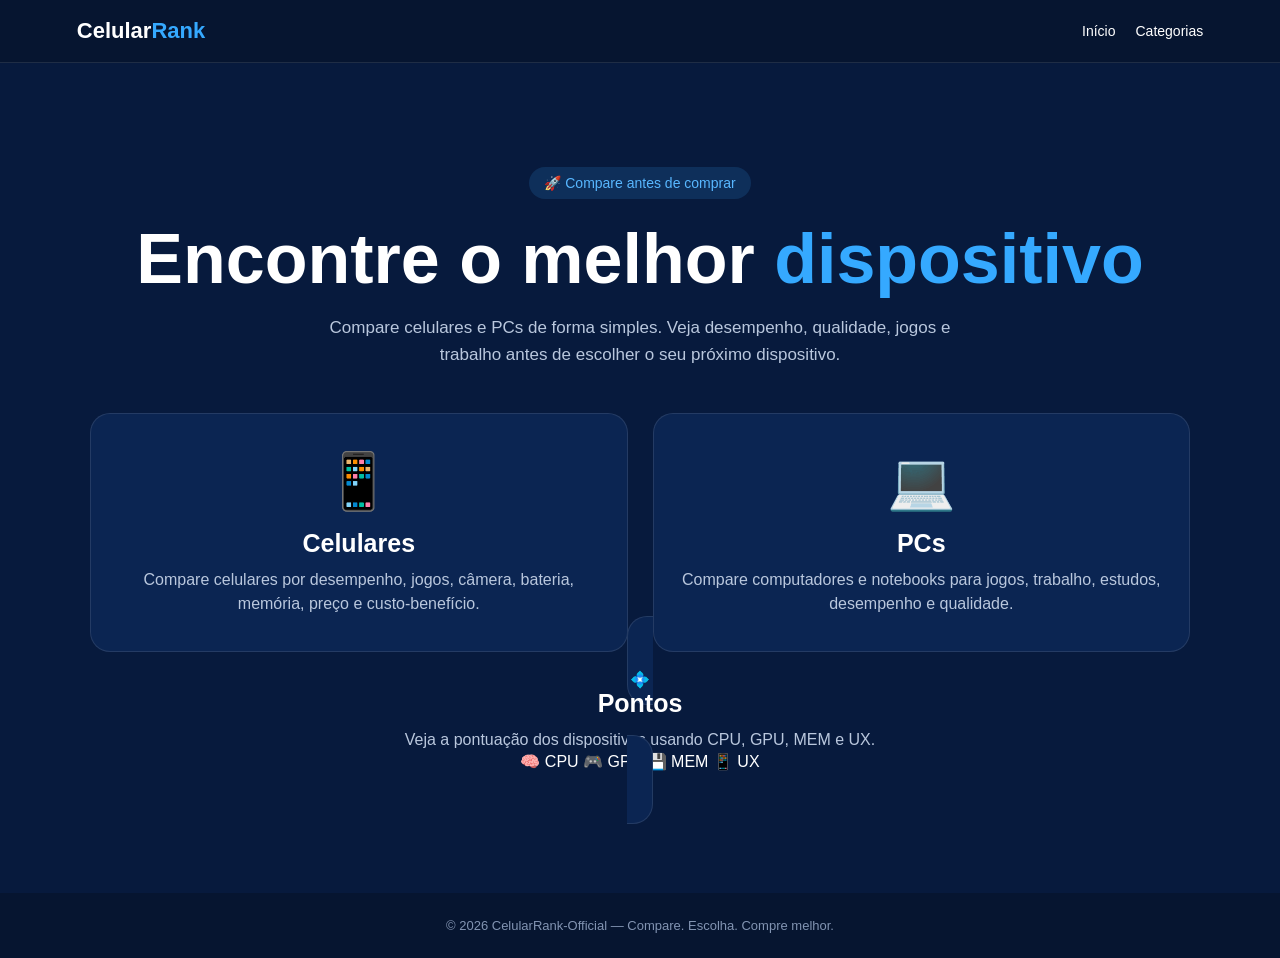
==== index.html @ 97980bb9 "Implement points system section in index.html Added a new section for points system comparison with " ====
<!DOCTYPE html>
<html lang="pt-BR">
<head>
    <meta charset="UTF-8">
    <meta name="viewport" content="width=device-width, initial-scale=1.0">

    <title>CelularRank-Official</title>

    <meta
        name="description"
        content="Compare celulares e PCs por desempenho, qualidade, jogos e trabalho."
    >

    <style>
        * {
            margin: 0;
            padding: 0;
            box-sizing: border-box;
            font-family: Arial, Helvetica, sans-serif;
        }

        body {
            background: #071a3d;
            color: white;
            min-height: 100vh;
        }

        /* CABEÇALHO */
        header {
            width: 100%;
            padding: 18px 6%;
            display: flex;
            align-items: center;
            justify-content: space-between;
            background: #061530;
            border-bottom: 1px solid rgba(255,255,255,0.1);
        }

        .logo {
            font-size: 22px;
            font-weight: bold;
        }

        .logo span {
            color: #35a9ff;
        }

        nav {
            display: flex;
            gap: 20px;
        }

        nav a {
            color: white;
            text-decoration: none;
            font-size: 14px;
        }

        nav a:hover {
            color: #35a9ff;
        }

        /* INÍCIO */
        .inicio {
            min-height: calc(100vh - 70px);
            display: flex;
            align-items: center;
            justify-content: center;
            padding: 50px 20px;
        }

        .conteudo {
            width: 100%;
            max-width: 1100px;
            text-align: center;
        }

        .badge {
            display: inline-block;
            background: rgba(53,169,255,0.15);
            color: #58b7ff;
            padding: 8px 15px;
            border-radius: 30px;
            margin-bottom: 20px;
            font-size: 14px;
        }

        h1 {
            font-size: clamp(38px, 7vw, 70px);
            margin-bottom: 15px;
        }

        h1 span {
            color: #35a9ff;
        }

        .descricao {
            max-width: 650px;
            margin: auto;
            color: #b9c7dd;
            font-size: 17px;
            line-height: 1.6;
        }

        /* CARDS */
        .opcoes {
            display: grid;
            grid-template-columns: repeat(2, 1fr);
            gap: 25px;
            margin-top: 45px;
        }

        .card {
            background: #0b2552;
            border: 1px solid rgba(255,255,255,0.1);
            border-radius: 20px;
            padding: 35px 25px;
            text-decoration: none;
            color: white;
            transition: 0.25s;
        }

        .card:hover {
            transform: translateY(-6px);
            border-color: #35a9ff;
            box-shadow: 0 10px 35px rgba(0,0,0,0.25);
        }

        .icone {
            font-size: 55px;
            margin-bottom: 15px;
        }

        .card h2 {
            margin-bottom: 10px;
            font-size: 25px;
        }

        .card p {
            color: #b9c7dd;
            line-height: 1.5;
        }

        /* CATEGORIAS */
        .categorias {
            margin-top: 45px;
        }

        .categorias h2 {
            margin-bottom: 20px;
        }

        .tags {
            display: flex;
            justify-content: center;
            flex-wrap: wrap;
            gap: 12px;
        }

        .tag {
            background: #0d2e63;
            border: 1px solid rgba(53,169,255,0.25);
            padding: 10px 16px;
            border-radius: 25px;
            color: #dceaff;
            font-size: 14px;
        }

        /* RODAPÉ */
        footer {
            text-align: center;
            padding: 25px;
            color: #8294b2;
            font-size: 13px;
            background: #061530;
        }

        /* CELULAR */
        @media (max-width: 700px) {

            header {
                padding: 16px 20px;
            }

            nav {
                display: none;
            }

            .inicio {
                padding: 40px 18px;
            }

            .opcoes {
                grid-template-columns: 1fr;
            }

            h1 {
                font-size: 42px;
            }

            .descricao {
                font-size: 15px;
            }

            .card {
                padding: 28px 20px;
            }
        }
    </style>
</head>

<body>

    <!-- CABEÇALHO -->
    <header>
        <div class="logo">
            Celular<span>Rank</span>
        </div>

        <nav>
            <a href="#inicio">Início</a>
            <a href="#categorias">Categorias</a>
        </nav>
    </header>


    <!-- TELA INICIAL -->
    <main class="inicio" id="inicio">

        <div class="conteudo">

            <div class="badge">
                🚀 Compare antes de comprar
            </div>

            <h1>
                Encontre o melhor
                <span>dispositivo</span>
            </h1>

            <p class="descricao">
                Compare celulares e PCs de forma simples.
                Veja desempenho, qualidade, jogos e trabalho
                antes de escolher o seu próximo dispositivo.
            </p>


            <!-- CELULAR E PC -->
            <div class="opcoes">

                <a href="celulares.html" class="card">

                    <div class="icone">📱</div>

                    <h2>Celulares</h2>

                    <p>
                        Compare celulares por desempenho,
                        jogos, câmera, bateria, memória,
                        preço e custo-benefício.
                    </p>

                </a>


                <a href="pcs.html" class="card">

                    <div class="icone">💻</div>

                    <h2>PCs</h2>

                    <p>
                        Compare computadores e notebooks
                        para jogos, trabalho, estudos,
                        desempenho e qualidade.
                    </p>

                </a>

            </div>


<!-- 💠 SISTEMA DE PONTOS -->

<section class="sistema-pontos">

    <a href="pontos.html" class="card card-pontos">

        <div class="icone-pontos">💠</div>

        <h2>Pontos</h2>

        <p>
            Veja a pontuação dos dispositivos
            usando CPU, GPU, MEM e UX.
        </p>

        <div class="pontos-mini">

            <span>🧠 CPU</span>
            <span>🎮 GPU</span>
            <span>💾 MEM</span>
            <span>📱 UX</span>

        </div>

    </a>

</section>

        </div>

    </main>


    <!-- RODAPÉ -->
    <footer>
        © 2026 CelularRank-Official — Compare. Escolha. Compre melhor.
    </footer>

</body>
</html>
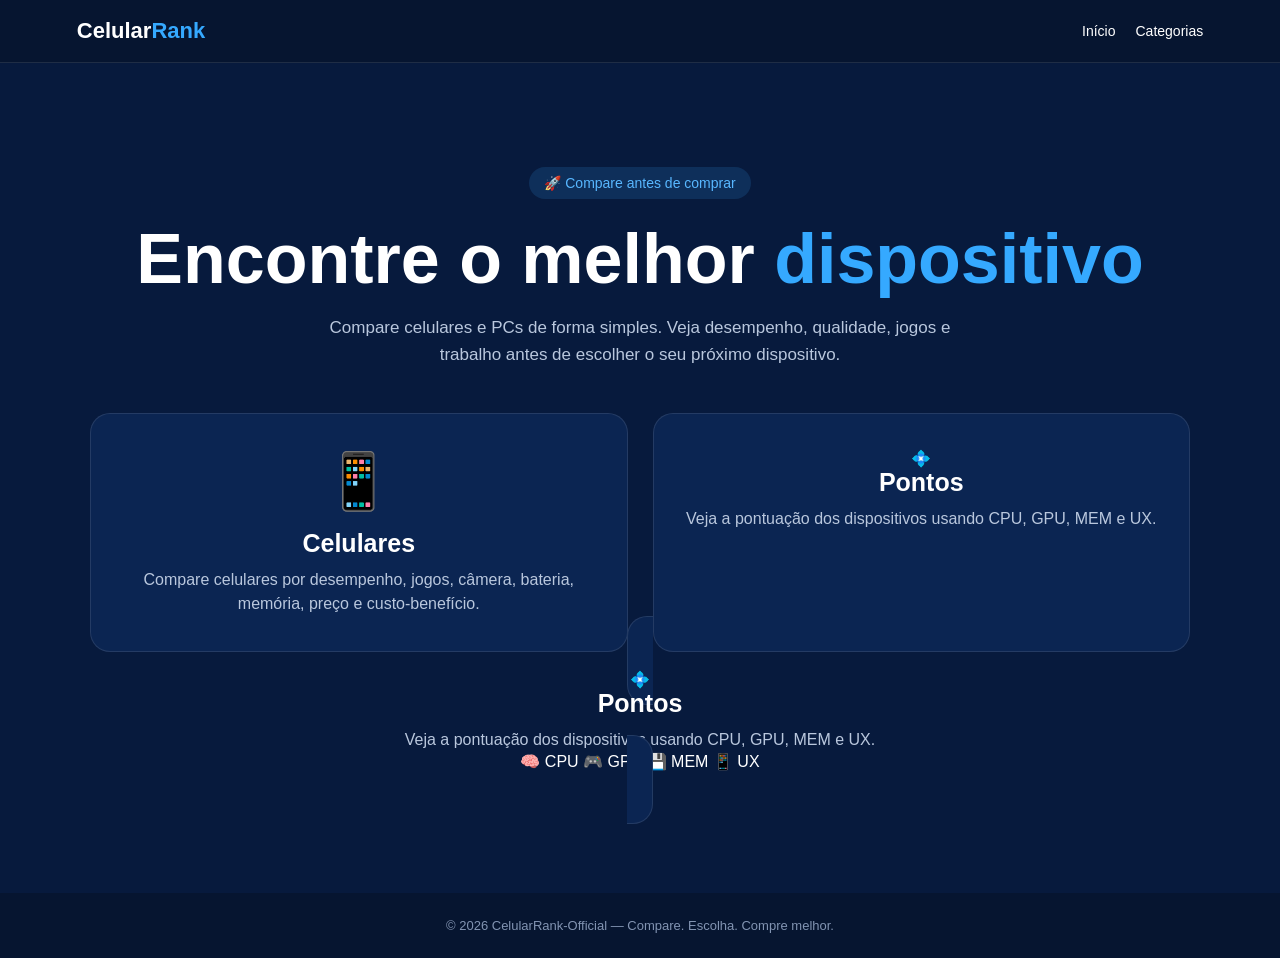
==== commit 00e7ea31: "Update index.html" ====
--- a/index.html
+++ b/index.html
@@ -263,18 +263,15 @@
                 </a>
 
 
-                <a href="pcs.html" class="card">
-
-                    <div class="icone">💻</div>
-
-                    <h2>PCs</h2>
-
-                    <p>
-                        Compare computadores e notebooks
-                        para jogos, trabalho, estudos,
-                        desempenho e qualidade.
-                    </p>
-
+                <a href="pontos.html" class="card">
+    <div class="icon">💠</div>
+
+    <h2>Pontos</h2>
+
+    <p>
+        Veja a pontuação dos dispositivos
+        usando CPU, GPU, MEM e UX.
+    </p>
                 </a>
 
             </div>
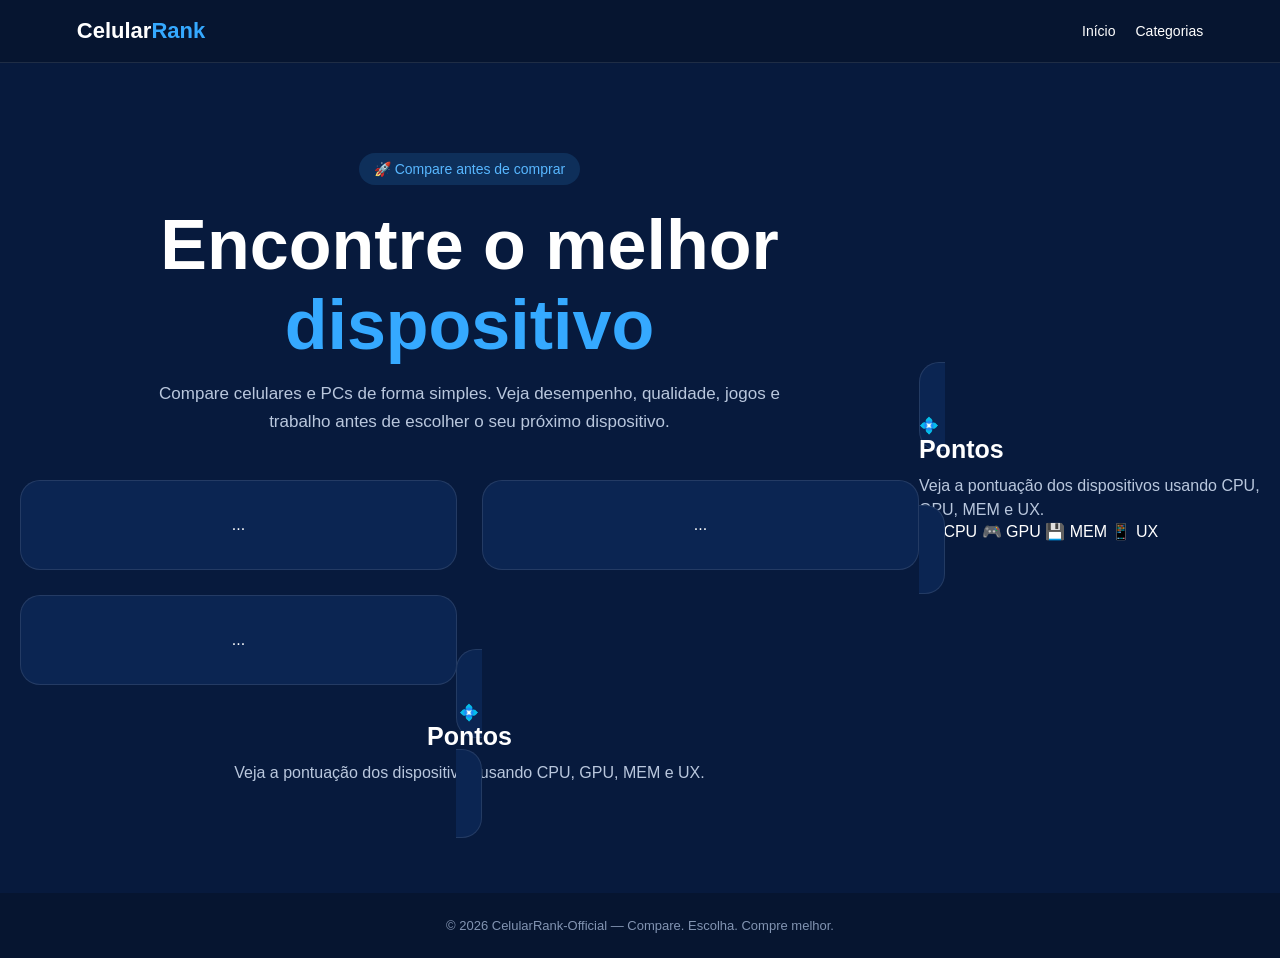
==== commit 4c45458d: "Refactor options section in index.html Updated the HTML structure for options, adding comments and r" ====
--- a/index.html
+++ b/index.html
@@ -245,22 +245,24 @@
             </p>
 
 
-            <!-- CELULAR E PC -->
-            <div class="opcoes">
-
-                <a href="celulares.html" class="card">
-
-                    <div class="icone">📱</div>
-
-                    <h2>Celulares</h2>
-
-                    <p>
-                        Compare celulares por desempenho,
-                        jogos, câmera, bateria, memória,
-                        preço e custo-benefício.
-                    </p>
-
-                </a>
+<div class="opcoes">
+
+    <!-- CELULARES -->
+    <a href="celulares.html" class="card">
+        ...
+    </a>
+
+    <!-- PCS -->
+    <a href="pcs.html" class="card">
+        ...
+    </a>
+
+    <!-- PONTOS -->
+    <a href="pontos.html" class="card">
+        ...
+    </a>
+
+</div>
 
 
                 <a href="pontos.html" class="card">
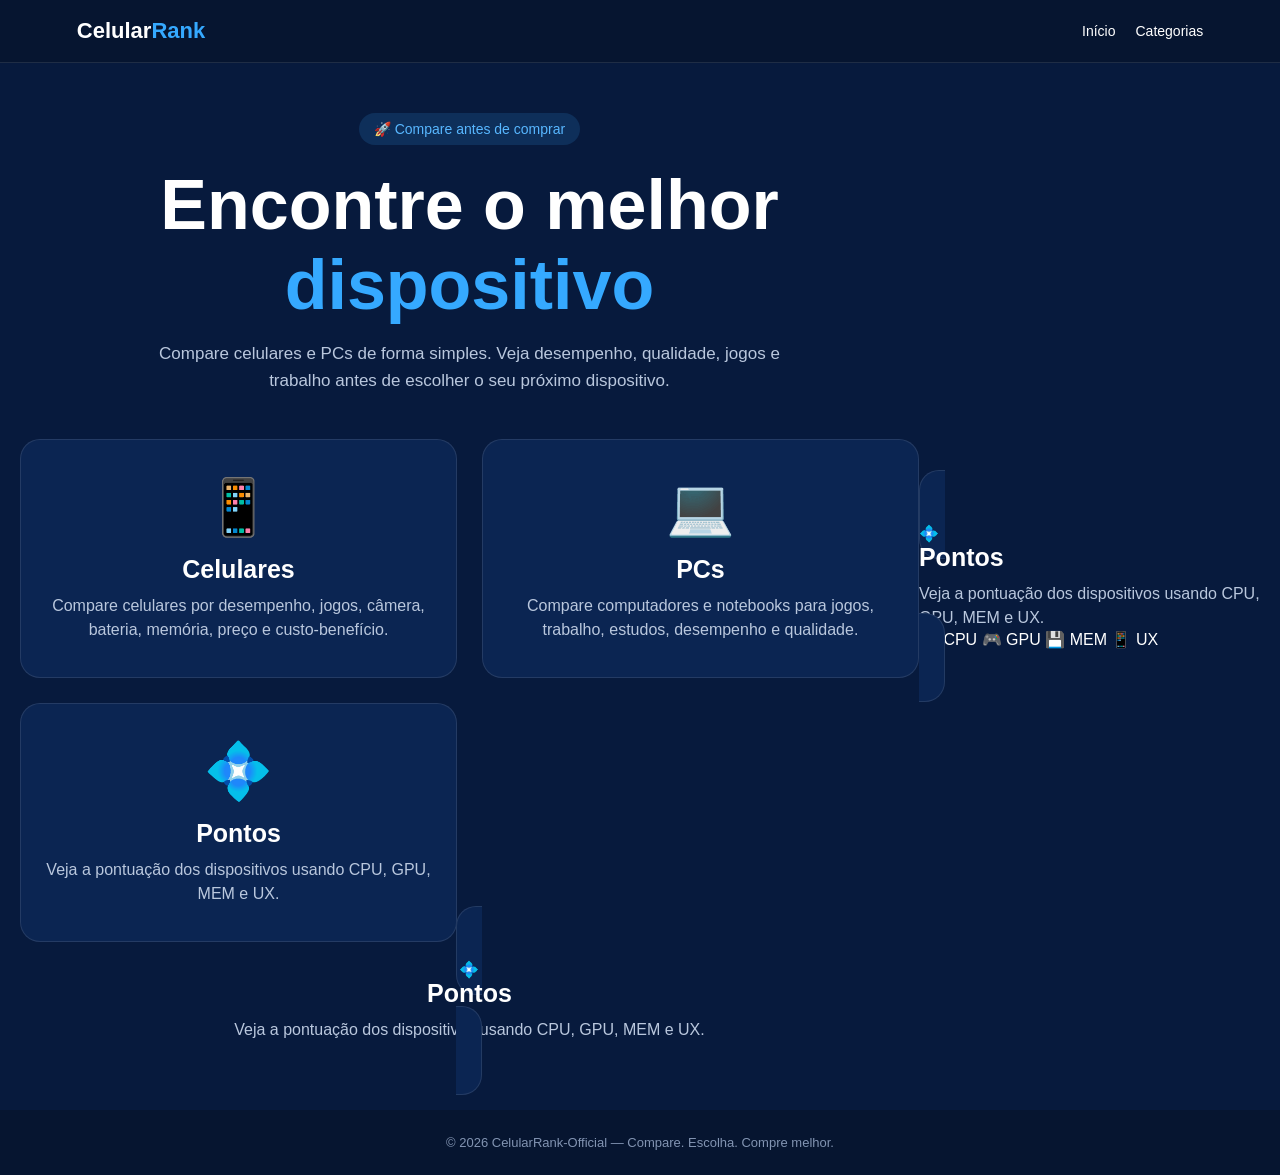
==== commit 7c4371b2: "Enhance device comparison section in index.html" ====
--- a/index.html
+++ b/index.html
@@ -244,26 +244,56 @@
                 antes de escolher o seu próximo dispositivo.
             </p>
 
-
+<!-- CELULAR, PC E PONTOS -->
 <div class="opcoes">
 
     <!-- CELULARES -->
     <a href="celulares.html" class="card">
-        ...
+
+        <div class="icone">📱</div>
+
+        <h2>Celulares</h2>
+
+        <p>
+            Compare celulares por desempenho,
+            jogos, câmera, bateria, memória,
+            preço e custo-benefício.
+        </p>
+
     </a>
+
 
     <!-- PCS -->
     <a href="pcs.html" class="card">
-        ...
+
+        <div class="icone">💻</div>
+
+        <h2>PCs</h2>
+
+        <p>
+            Compare computadores e notebooks
+            para jogos, trabalho, estudos,
+            desempenho e qualidade.
+        </p>
+
     </a>
+
 
     <!-- PONTOS -->
     <a href="pontos.html" class="card">
-        ...
+
+        <div class="icone">💠</div>
+
+        <h2>Pontos</h2>
+
+        <p>
+            Veja a pontuação dos dispositivos
+            usando CPU, GPU, MEM e UX.
+        </p>
+
     </a>
 
 </div>
-
 
                 <a href="pontos.html" class="card">
     <div class="icon">💠</div>
@@ -278,7 +308,6 @@
 
             </div>
 
-
 <!-- 💠 SISTEMA DE PONTOS -->
 
 <section class="sistema-pontos">
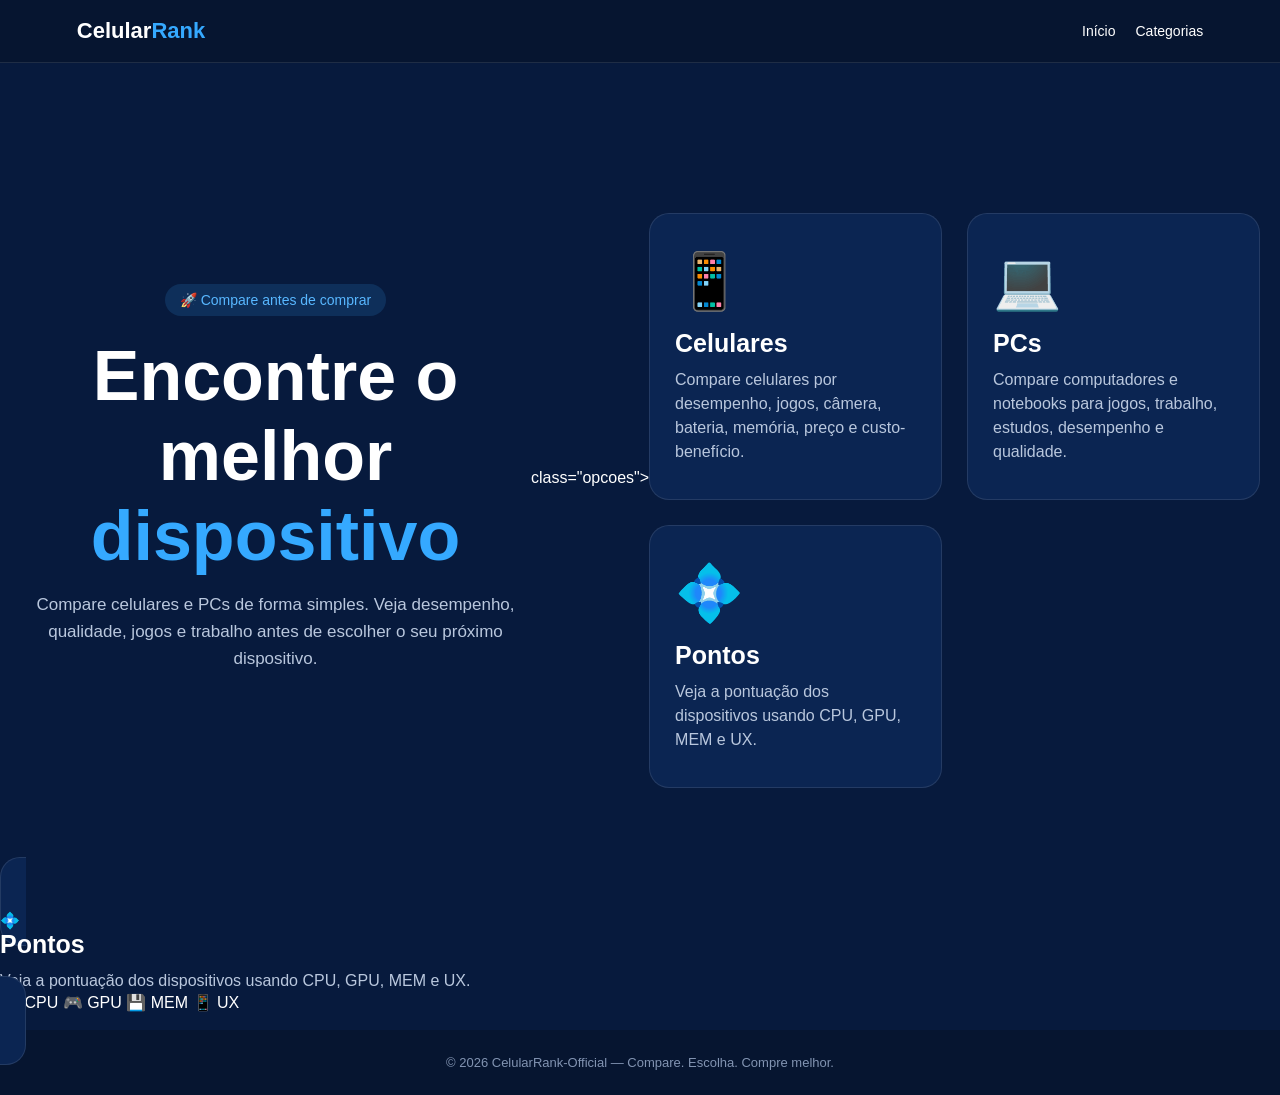
==== commit 263516e3: "Update index.html" ====
--- a/index.html
+++ b/index.html
@@ -245,6 +245,8 @@
             </p>
 
 <!-- CELULAR, PC E PONTOS -->
+        </div> class="opcoes">
+<!-- CELULAR, PC E PONTOS -->
 <div class="opcoes">
 
     <!-- CELULARES -->
@@ -293,20 +295,11 @@
 
     </a>
 
-</div>
-
-                <a href="pontos.html" class="card">
-    <div class="icon">💠</div>
-
-    <h2>Pontos</h2>
-
-    <p>
-        Veja a pontuação dos dispositivos
-        usando CPU, GPU, MEM e UX.
-    </p>
-                </a>
-
-            </div>
+        </div> <!-- fecha .opcoes -->
+
+    </div> <!-- fecha .conteudo -->
+
+    </main>
 
 <!-- 💠 SISTEMA DE PONTOS -->
 
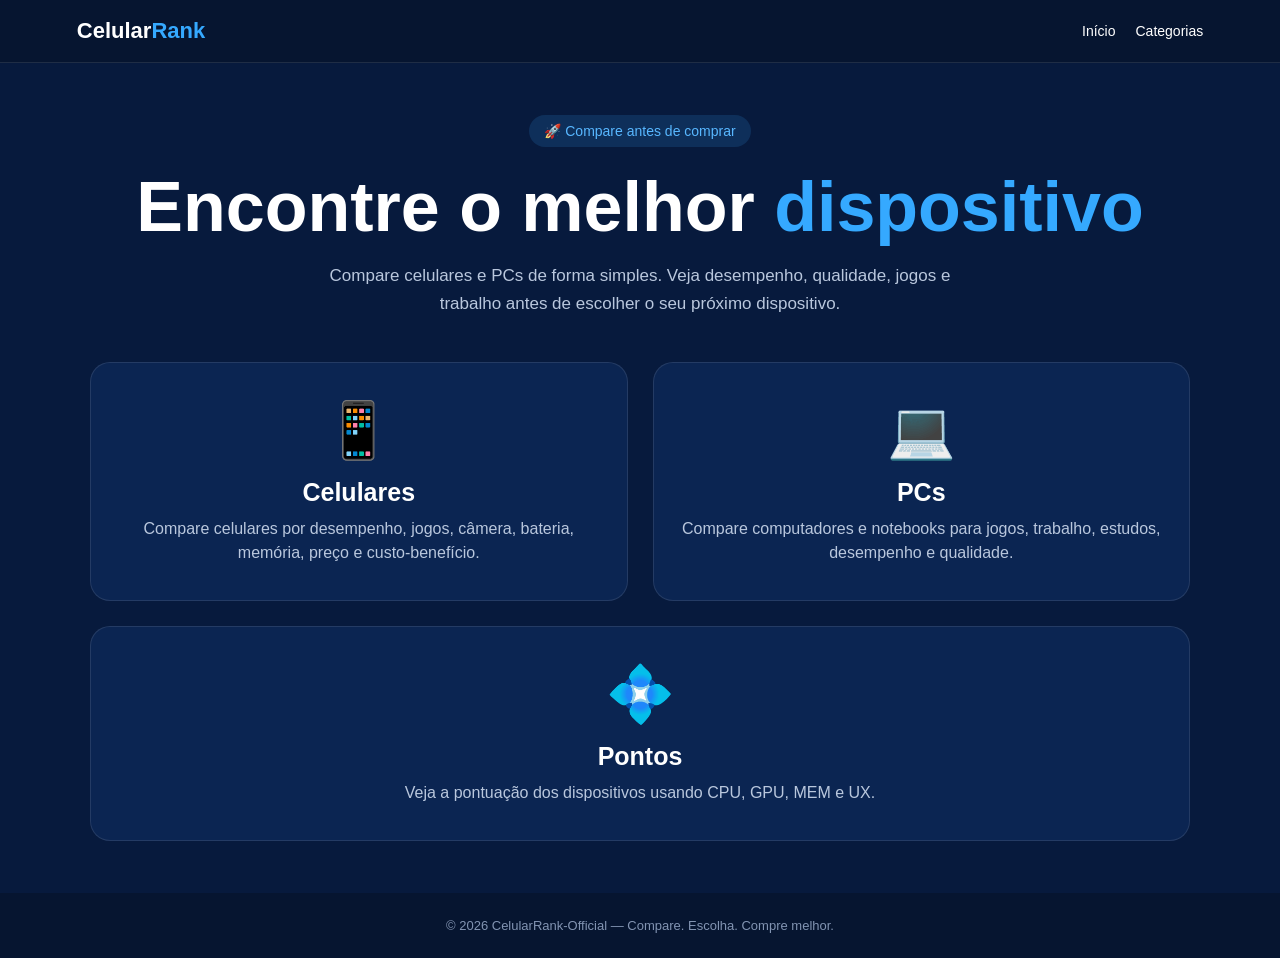
==== commit 2ac99a62: "Refactor HTML structure and formatting" ====
--- a/index.html
+++ b/index.html
@@ -1,8 +1,14 @@
 <!DOCTYPE html>
 <html lang="pt-BR">
+
 <head>
+
     <meta charset="UTF-8">
-    <meta name="viewport" content="width=device-width, initial-scale=1.0">
+
+    <meta
+        name="viewport"
+        content="width=device-width, initial-scale=1.0"
+    >
 
     <title>CelularRank-Official</title>
 
@@ -12,6 +18,7 @@
     >
 
     <style>
+
         * {
             margin: 0;
             padding: 0;
@@ -25,15 +32,23 @@
             min-height: 100vh;
         }
 
-        /* CABEÇALHO */
+
+        /* ================================
+           CABEÇALHO
+        ================================= */
+
         header {
             width: 100%;
             padding: 18px 6%;
+
             display: flex;
             align-items: center;
             justify-content: space-between;
+
             background: #061530;
-            border-bottom: 1px solid rgba(255,255,255,0.1);
+
+            border-bottom:
+                1px solid rgba(255,255,255,0.1);
         }
 
         .logo {
@@ -60,33 +75,59 @@
             color: #35a9ff;
         }
 
-        /* INÍCIO */
+
+        /* ================================
+           TELA INICIAL
+        ================================= */
+
         .inicio {
             min-height: calc(100vh - 70px);
+
             display: flex;
             align-items: center;
             justify-content: center;
+
             padding: 50px 20px;
         }
 
         .conteudo {
             width: 100%;
             max-width: 1100px;
+
             text-align: center;
         }
+
+
+        /* ================================
+           BADGE
+        ================================= */
 
         .badge {
             display: inline-block;
-            background: rgba(53,169,255,0.15);
+
+            background:
+                rgba(53,169,255,0.15);
+
             color: #58b7ff;
+
             padding: 8px 15px;
+
             border-radius: 30px;
+
             margin-bottom: 20px;
+
             font-size: 14px;
         }
 
+
+        /* ================================
+           TÍTULO
+        ================================= */
+
         h1 {
-            font-size: clamp(38px, 7vw, 70px);
+            font-size:
+                clamp(38px, 7vw, 70px);
+
             margin-bottom: 15px;
         }
 
@@ -96,248 +137,399 @@
 
         .descricao {
             max-width: 650px;
+
             margin: auto;
+
             color: #b9c7dd;
+
             font-size: 17px;
+
             line-height: 1.6;
         }
 
-        /* CARDS */
+
+        /* ================================
+           CARDS
+        ================================= */
+
         .opcoes {
+
+            width: 100%;
+
             display: grid;
-            grid-template-columns: repeat(2, 1fr);
+
+            grid-template-columns:
+                repeat(2, 1fr);
+
             gap: 25px;
+
             margin-top: 45px;
         }
 
+
         .card {
+
+            display: block;
+
             background: #0b2552;
-            border: 1px solid rgba(255,255,255,0.1);
+
+            border:
+                1px solid rgba(255,255,255,0.1);
+
             border-radius: 20px;
+
             padding: 35px 25px;
+
             text-decoration: none;
+
             color: white;
+
             transition: 0.25s;
         }
 
+
         .card:hover {
-            transform: translateY(-6px);
-            border-color: #35a9ff;
-            box-shadow: 0 10px 35px rgba(0,0,0,0.25);
-        }
+
+            transform:
+                translateY(-6px);
+
+            border-color:
+                #35a9ff;
+
+            box-shadow:
+                0 10px 35px
+                rgba(0,0,0,0.25);
+        }
+
 
         .icone {
+
             font-size: 55px;
+
             margin-bottom: 15px;
         }
 
+
         .card h2 {
+
             margin-bottom: 10px;
+
             font-size: 25px;
         }
 
+
         .card p {
+
             color: #b9c7dd;
+
             line-height: 1.5;
         }
 
-        /* CATEGORIAS */
-        .categorias {
-            margin-top: 45px;
-        }
-
-        .categorias h2 {
-            margin-bottom: 20px;
-        }
-
-        .tags {
-            display: flex;
-            justify-content: center;
-            flex-wrap: wrap;
-            gap: 12px;
-        }
-
-        .tag {
-            background: #0d2e63;
-            border: 1px solid rgba(53,169,255,0.25);
-            padding: 10px 16px;
-            border-radius: 25px;
-            color: #dceaff;
-            font-size: 14px;
-        }
-
-        /* RODAPÉ */
+
+        /* ================================
+           PONTOS
+        ================================= */
+
+        .card-pontos {
+
+            grid-column:
+                1 / -1;
+        }
+
+
+        /* ================================
+           RODAPÉ
+        ================================= */
+
         footer {
+
             text-align: center;
+
             padding: 25px;
+
             color: #8294b2;
+
             font-size: 13px;
+
             background: #061530;
         }
 
-        /* CELULAR */
+
+        /* ================================
+           CELULAR
+        ================================= */
+
         @media (max-width: 700px) {
 
             header {
-                padding: 16px 20px;
-            }
+
+                padding:
+                    16px 20px;
+            }
+
 
             nav {
+
                 display: none;
             }
 
+
             .inicio {
-                padding: 40px 18px;
-            }
+
+                padding:
+                    40px 18px;
+            }
+
 
             .opcoes {
-                grid-template-columns: 1fr;
-            }
+
+                grid-template-columns:
+                    1fr;
+
+                gap: 20px;
+            }
+
+
+            .card-pontos {
+
+                grid-column:
+                    auto;
+            }
+
 
             h1 {
+
                 font-size: 42px;
             }
 
+
             .descricao {
+
                 font-size: 15px;
             }
 
+
             .card {
-                padding: 28px 20px;
-            }
-        }
+
+                padding:
+                    28px 20px;
+            }
+
+        }
+
     </style>
+
 </head>
 
+
 <body>
 
-    <!-- CABEÇALHO -->
+
+    <!-- ================================
+         CABEÇALHO
+    ================================= -->
+
     <header>
+
         <div class="logo">
+
             Celular<span>Rank</span>
+
         </div>
 
+
         <nav>
-            <a href="#inicio">Início</a>
-            <a href="#categorias">Categorias</a>
+
+            <a href="#inicio">
+                Início
+            </a>
+
+            <a href="#categorias">
+                Categorias
+            </a>
+
         </nav>
+
     </header>
 
 
-    <!-- TELA INICIAL -->
-    <main class="inicio" id="inicio">
+
+    <!-- ================================
+         TELA INICIAL
+    ================================= -->
+
+    <main
+        class="inicio"
+        id="inicio"
+    >
 
         <div class="conteudo">
 
+
+            <!-- BADGE -->
+
             <div class="badge">
+
                 🚀 Compare antes de comprar
+
             </div>
 
+
+
+            <!-- TÍTULO -->
+
             <h1>
+
                 Encontre o melhor
-                <span>dispositivo</span>
+
+                <span>
+                    dispositivo
+                </span>
+
             </h1>
 
+
+
+            <!-- DESCRIÇÃO -->
+
             <p class="descricao">
-                Compare celulares e PCs de forma simples.
-                Veja desempenho, qualidade, jogos e trabalho
-                antes de escolher o seu próximo dispositivo.
+
+                Compare celulares e PCs
+                de forma simples.
+
+                Veja desempenho,
+                qualidade, jogos e trabalho
+                antes de escolher o seu
+                próximo dispositivo.
+
             </p>
 
-<!-- CELULAR, PC E PONTOS -->
-        </div> class="opcoes">
-<!-- CELULAR, PC E PONTOS -->
-<div class="opcoes">
-
-    <!-- CELULARES -->
-    <a href="celulares.html" class="card">
-
-        <div class="icone">📱</div>
-
-        <h2>Celulares</h2>
-
-        <p>
-            Compare celulares por desempenho,
-            jogos, câmera, bateria, memória,
-            preço e custo-benefício.
-        </p>
-
-    </a>
-
-
-    <!-- PCS -->
-    <a href="pcs.html" class="card">
-
-        <div class="icone">💻</div>
-
-        <h2>PCs</h2>
-
-        <p>
-            Compare computadores e notebooks
-            para jogos, trabalho, estudos,
-            desempenho e qualidade.
-        </p>
-
-    </a>
-
-
-    <!-- PONTOS -->
-    <a href="pontos.html" class="card">
-
-        <div class="icone">💠</div>
-
-        <h2>Pontos</h2>
-
-        <p>
-            Veja a pontuação dos dispositivos
-            usando CPU, GPU, MEM e UX.
-        </p>
-
-    </a>
-
-        </div> <!-- fecha .opcoes -->
-
-    </div> <!-- fecha .conteudo -->
+
+
+            <!-- ================================
+                 CELULAR, PC E PONTOS
+            ================================= -->
+
+            <div class="opcoes">
+
+
+                <!-- ==========================
+                     CELULARES
+                =========================== -->
+
+                <a
+                    href="celulares.html"
+                    class="card"
+                >
+
+                    <div class="icone">
+                        📱
+                    </div>
+
+
+                    <h2>
+                        Celulares
+                    </h2>
+
+
+                    <p>
+
+                        Compare celulares
+                        por desempenho,
+                        jogos, câmera,
+                        bateria, memória,
+                        preço e
+                        custo-benefício.
+
+                    </p>
+
+                </a>
+
+
+
+                <!-- ==========================
+                     PCS
+                =========================== -->
+
+                <a
+                    href="pcs.html"
+                    class="card"
+                >
+
+                    <div class="icone">
+                        💻
+                    </div>
+
+
+                    <h2>
+                        PCs
+                    </h2>
+
+
+                    <p>
+
+                        Compare computadores
+                        e notebooks para jogos,
+                        trabalho, estudos,
+                        desempenho e qualidade.
+
+                    </p>
+
+                </a>
+
+
+
+                <!-- ==========================
+                     PONTOS
+                =========================== -->
+
+                <a
+                    href="pontos.html"
+                    class="card card-pontos"
+                >
+
+                    <div class="icone">
+                        💠
+                    </div>
+
+
+                    <h2>
+                        Pontos
+                    </h2>
+
+
+                    <p>
+
+                        Veja a pontuação
+                        dos dispositivos
+                        usando CPU, GPU,
+                        MEM e UX.
+
+                    </p>
+
+                </a>
+
+
+            </div>
+
+        </div>
 
     </main>
 
-<!-- 💠 SISTEMA DE PONTOS -->
-
-<section class="sistema-pontos">
-
-    <a href="pontos.html" class="card card-pontos">
-
-        <div class="icone-pontos">💠</div>
-
-        <h2>Pontos</h2>
-
-        <p>
-            Veja a pontuação dos dispositivos
-            usando CPU, GPU, MEM e UX.
-        </p>
-
-        <div class="pontos-mini">
-
-            <span>🧠 CPU</span>
-            <span>🎮 GPU</span>
-            <span>💾 MEM</span>
-            <span>📱 UX</span>
-
-        </div>
-
-    </a>
-
-</section>
-
-        </div>
-
-    </main>
-
-
-    <!-- RODAPÉ -->
+
+
+    <!-- ================================
+         RODAPÉ
+    ================================= -->
+
     <footer>
-        © 2026 CelularRank-Official — Compare. Escolha. Compre melhor.
+
+        © 2026 CelularRank-Official
+        — Compare. Escolha. Compre melhor.
+
     </footer>
 
+
 </body>
+
 </html>
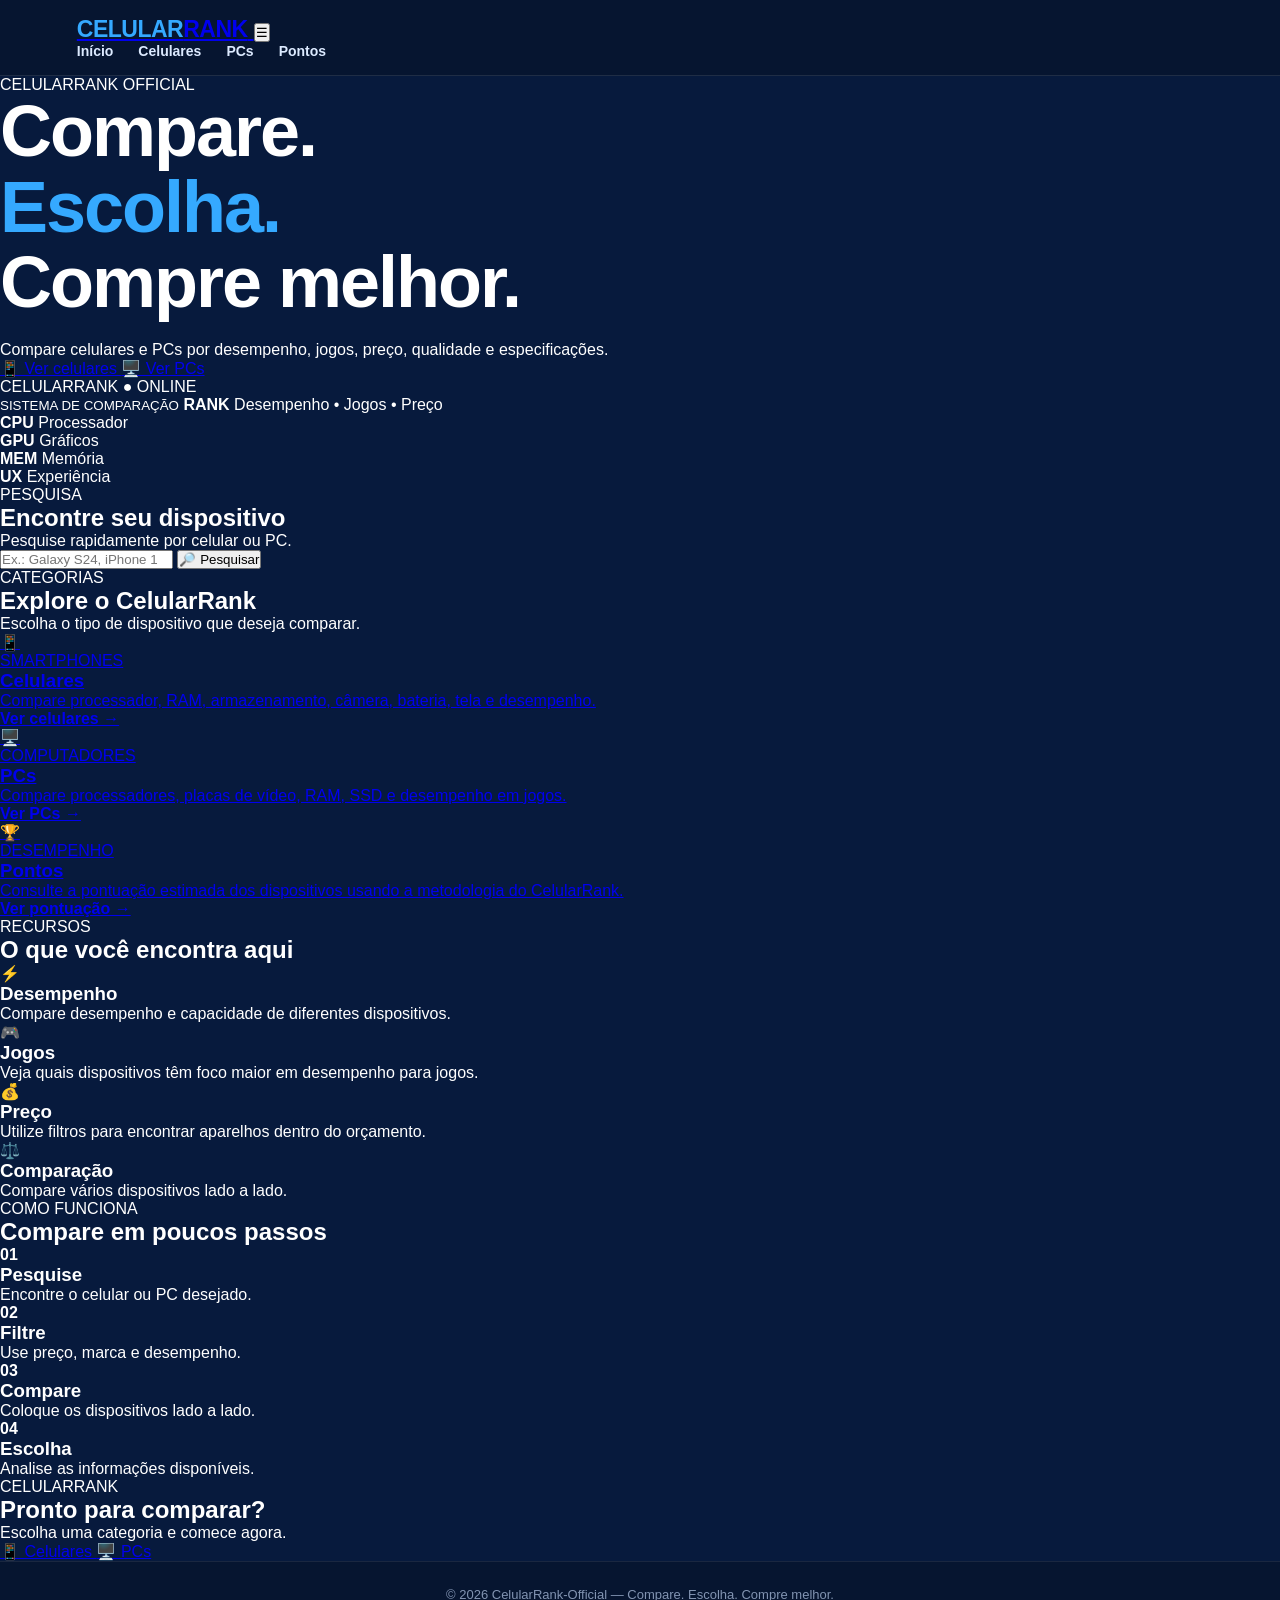
==== commit 56326062: "Update index.html" ====
--- a/index.html
+++ b/index.html
@@ -1,535 +1,393 @@
 <!DOCTYPE html>
 <html lang="pt-BR">
-
 <head>
-
     <meta charset="UTF-8">
-
-    <meta
-        name="viewport"
-        content="width=device-width, initial-scale=1.0"
-    >
-
-    <title>CelularRank-Official</title>
-
-    <meta
-        name="description"
-        content="Compare celulares e PCs por desempenho, qualidade, jogos e trabalho."
-    >
-
-    <style>
-
-        * {
-            margin: 0;
-            padding: 0;
-            box-sizing: border-box;
-            font-family: Arial, Helvetica, sans-serif;
-        }
-
-        body {
-            background: #071a3d;
-            color: white;
-            min-height: 100vh;
-        }
-
-
-        /* ================================
-           CABEÇALHO
-        ================================= */
-
-        header {
-            width: 100%;
-            padding: 18px 6%;
-
-            display: flex;
-            align-items: center;
-            justify-content: space-between;
-
-            background: #061530;
-
-            border-bottom:
-                1px solid rgba(255,255,255,0.1);
-        }
-
-        .logo {
-            font-size: 22px;
-            font-weight: bold;
-        }
-
-        .logo span {
-            color: #35a9ff;
-        }
-
-        nav {
-            display: flex;
-            gap: 20px;
-        }
-
-        nav a {
-            color: white;
-            text-decoration: none;
-            font-size: 14px;
-        }
-
-        nav a:hover {
-            color: #35a9ff;
-        }
-
-
-        /* ================================
-           TELA INICIAL
-        ================================= */
-
-        .inicio {
-            min-height: calc(100vh - 70px);
-
-            display: flex;
-            align-items: center;
-            justify-content: center;
-
-            padding: 50px 20px;
-        }
-
-        .conteudo {
-            width: 100%;
-            max-width: 1100px;
-
-            text-align: center;
-        }
-
-
-        /* ================================
-           BADGE
-        ================================= */
-
-        .badge {
-            display: inline-block;
-
-            background:
-                rgba(53,169,255,0.15);
-
-            color: #58b7ff;
-
-            padding: 8px 15px;
-
-            border-radius: 30px;
-
-            margin-bottom: 20px;
-
-            font-size: 14px;
-        }
-
-
-        /* ================================
-           TÍTULO
-        ================================= */
-
-        h1 {
-            font-size:
-                clamp(38px, 7vw, 70px);
-
-            margin-bottom: 15px;
-        }
-
-        h1 span {
-            color: #35a9ff;
-        }
-
-        .descricao {
-            max-width: 650px;
-
-            margin: auto;
-
-            color: #b9c7dd;
-
-            font-size: 17px;
-
-            line-height: 1.6;
-        }
-
-
-        /* ================================
-           CARDS
-        ================================= */
-
-        .opcoes {
-
-            width: 100%;
-
-            display: grid;
-
-            grid-template-columns:
-                repeat(2, 1fr);
-
-            gap: 25px;
-
-            margin-top: 45px;
-        }
-
-
-        .card {
-
-            display: block;
-
-            background: #0b2552;
-
-            border:
-                1px solid rgba(255,255,255,0.1);
-
-            border-radius: 20px;
-
-            padding: 35px 25px;
-
-            text-decoration: none;
-
-            color: white;
-
-            transition: 0.25s;
-        }
-
-
-        .card:hover {
-
-            transform:
-                translateY(-6px);
-
-            border-color:
-                #35a9ff;
-
-            box-shadow:
-                0 10px 35px
-                rgba(0,0,0,0.25);
-        }
-
-
-        .icone {
-
-            font-size: 55px;
-
-            margin-bottom: 15px;
-        }
-
-
-        .card h2 {
-
-            margin-bottom: 10px;
-
-            font-size: 25px;
-        }
-
-
-        .card p {
-
-            color: #b9c7dd;
-
-            line-height: 1.5;
-        }
-
-
-        /* ================================
-           PONTOS
-        ================================= */
-
-        .card-pontos {
-
-            grid-column:
-                1 / -1;
-        }
-
-
-        /* ================================
-           RODAPÉ
-        ================================= */
-
-        footer {
-
-            text-align: center;
-
-            padding: 25px;
-
-            color: #8294b2;
-
-            font-size: 13px;
-
-            background: #061530;
-        }
-
-
-        /* ================================
-           CELULAR
-        ================================= */
-
-        @media (max-width: 700px) {
-
-            header {
-
-                padding:
-                    16px 20px;
-            }
-
-
-            nav {
-
-                display: none;
-            }
-
-
-            .inicio {
-
-                padding:
-                    40px 18px;
-            }
-
-
-            .opcoes {
-
-                grid-template-columns:
-                    1fr;
-
-                gap: 20px;
-            }
-
-
-            .card-pontos {
-
-                grid-column:
-                    auto;
-            }
-
-
-            h1 {
-
-                font-size: 42px;
-            }
-
-
-            .descricao {
-
-                font-size: 15px;
-            }
-
-
-            .card {
-
-                padding:
-                    28px 20px;
-            }
-
-        }
-
-    </style>
-
+    <meta name="viewport" content="width=device-width, initial-scale=1.0">
+
+    <title>CelularRank - Celulares e PCs</title>
+
+    <meta name="description" content="CelularRank - Compare celulares e PCs por desempenho, jogos, preço, qualidade e especificações.">
+
+    <link rel="stylesheet" href="style.css">
 </head>
 
-
 <body>
 
-
-    <!-- ================================
-         CABEÇALHO
-    ================================= -->
-
-    <header>
-
-        <div class="logo">
-
-            Celular<span>Rank</span>
-
-        </div>
-
-
-        <nav>
-
-            <a href="#inicio">
-                Início
+<header class="site-header">
+    <div class="container header-content">
+
+        <a href="index.html" class="logo">
+            <span>CELULAR</span><strong>RANK</strong>
+        </a>
+
+        <button class="menu-toggle" id="menuToggle" aria-label="Abrir menu">
+            ☰
+        </button>
+
+        <nav class="main-nav" id="mainNav">
+            <a href="index.html" class="active">Início</a>
+            <a href="celulares.html">Celulares</a>
+            <a href="pcs.html">PCs</a>
+            <a href="pontos.html">Pontos</a>
+        </nav>
+
+    </div>
+</header>
+
+<main>
+
+    <section class="hero">
+        <div class="container hero-grid">
+
+            <div class="hero-text">
+
+                <span class="eyebrow">CELULARRANK OFFICIAL</span>
+
+                <h1>
+                    Compare.<br>
+                    <span>Escolha.</span><br>
+                    Compre melhor.
+                </h1>
+
+                <p>
+                    Compare celulares e PCs por desempenho,
+                    jogos, preço, qualidade e especificações.
+                </p>
+
+                <div class="hero-buttons">
+                    <a href="celulares.html" class="btn primary">
+                        📱 Ver celulares
+                    </a>
+
+                    <a href="pcs.html" class="btn secondary">
+                        🖥️ Ver PCs
+                    </a>
+                </div>
+
+            </div>
+
+            <div class="hero-panel">
+
+                <div class="hero-panel-top">
+                    <span>CELULARRANK</span>
+                    <span class="online-dot">● ONLINE</span>
+                </div>
+
+                <div class="hero-rank">
+                    <small>SISTEMA DE COMPARAÇÃO</small>
+                    <strong>RANK</strong>
+                    <span>Desempenho • Jogos • Preço</span>
+                </div>
+
+                <div class="hero-stats">
+                    <div>
+                        <strong>CPU</strong>
+                        <span>Processador</span>
+                    </div>
+
+                    <div>
+                        <strong>GPU</strong>
+                        <span>Gráficos</span>
+                    </div>
+
+                    <div>
+                        <strong>MEM</strong>
+                        <span>Memória</span>
+                    </div>
+
+                    <div>
+                        <strong>UX</strong>
+                        <span>Experiência</span>
+                    </div>
+                </div>
+
+            </div>
+
+        </div>
+    </section>
+
+
+    <section class="section">
+        <div class="container">
+
+            <div class="section-heading">
+                <span class="eyebrow">PESQUISA</span>
+
+                <h2>Encontre seu dispositivo</h2>
+
+                <p>
+                    Pesquise rapidamente por celular ou PC.
+                </p>
+            </div>
+
+            <div class="home-search">
+
+                <input
+                    type="search"
+                    id="homeSearch"
+                    class="input"
+                    placeholder="Ex.: Galaxy S24, iPhone 15, Ryzen 5..."
+                >
+
+                <button id="homeSearchButton" class="btn primary">
+                    🔎 Pesquisar
+                </button>
+
+            </div>
+
+            <div id="homeSearchResults" class="home-search-results"></div>
+
+        </div>
+    </section>
+
+
+    <section class="section">
+        <div class="container">
+
+            <div class="section-heading">
+                <span class="eyebrow">CATEGORIAS</span>
+
+                <h2>Explore o CelularRank</h2>
+
+                <p>
+                    Escolha o tipo de dispositivo que deseja comparar.
+                </p>
+            </div>
+
+            <div class="category-grid">
+
+                <a href="celulares.html" class="category-card">
+
+                    <div class="category-icon">📱</div>
+
+                    <span>SMARTPHONES</span>
+
+                    <h3>Celulares</h3>
+
+                    <p>
+                        Compare processador, RAM, armazenamento,
+                        câmera, bateria, tela e desempenho.
+                    </p>
+
+                    <b>Ver celulares →</b>
+
+                </a>
+
+
+                <a href="pcs.html" class="category-card">
+
+                    <div class="category-icon">🖥️</div>
+
+                    <span>COMPUTADORES</span>
+
+                    <h3>PCs</h3>
+
+                    <p>
+                        Compare processadores, placas de vídeo,
+                        RAM, SSD e desempenho em jogos.
+                    </p>
+
+                    <b>Ver PCs →</b>
+
+                </a>
+
+
+                <a href="pontos.html" class="category-card">
+
+                    <div class="category-icon">🏆</div>
+
+                    <span>DESEMPENHO</span>
+
+                    <h3>Pontos</h3>
+
+                    <p>
+                        Consulte a pontuação estimada dos dispositivos
+                        usando a metodologia do CelularRank.
+                    </p>
+
+                    <b>Ver pontuação →</b>
+
+                </a>
+
+            </div>
+
+        </div>
+    </section>
+
+
+    <section class="section section-alt">
+
+        <div class="container">
+
+            <div class="section-heading">
+                <span class="eyebrow">RECURSOS</span>
+
+                <h2>O que você encontra aqui</h2>
+            </div>
+
+            <div class="feature-grid">
+
+                <article class="feature-card">
+                    <div>⚡</div>
+                    <h3>Desempenho</h3>
+                    <p>
+                        Compare desempenho e capacidade
+                        de diferentes dispositivos.
+                    </p>
+                </article>
+
+                <article class="feature-card">
+                    <div>🎮</div>
+                    <h3>Jogos</h3>
+                    <p>
+                        Veja quais dispositivos têm foco
+                        maior em desempenho para jogos.
+                    </p>
+                </article>
+
+                <article class="feature-card">
+                    <div>💰</div>
+                    <h3>Preço</h3>
+                    <p>
+                        Utilize filtros para encontrar
+                        aparelhos dentro do orçamento.
+                    </p>
+                </article>
+
+                <article class="feature-card">
+                    <div>⚖️</div>
+                    <h3>Comparação</h3>
+                    <p>
+                        Compare vários dispositivos
+                        lado a lado.
+                    </p>
+                </article>
+
+            </div>
+
+        </div>
+
+    </section>
+
+
+    <section class="section">
+
+        <div class="container">
+
+            <div class="section-heading">
+                <span class="eyebrow">COMO FUNCIONA</span>
+
+                <h2>Compare em poucos passos</h2>
+            </div>
+
+            <div class="steps">
+
+                <div class="step">
+                    <strong>01</strong>
+                    <h3>Pesquise</h3>
+                    <p>
+                        Encontre o celular ou PC desejado.
+                    </p>
+                </div>
+
+                <div class="step">
+                    <strong>02</strong>
+                    <h3>Filtre</h3>
+                    <p>
+                        Use preço, marca e desempenho.
+                    </p>
+                </div>
+
+                <div class="step">
+                    <strong>03</strong>
+                    <h3>Compare</h3>
+                    <p>
+                        Coloque os dispositivos lado a lado.
+                    </p>
+                </div>
+
+                <div class="step">
+                    <strong>04</strong>
+                    <h3>Escolha</h3>
+                    <p>
+                        Analise as informações disponíveis.
+                    </p>
+                </div>
+
+            </div>
+
+        </div>
+
+    </section>
+
+
+    <section class="section">
+
+        <div class="container">
+
+            <div class="cta-box">
+
+                <div>
+                    <span class="eyebrow">CELULARRANK</span>
+
+                    <h2>Pronto para comparar?</h2>
+
+                    <p>
+                        Escolha uma categoria e comece agora.
+                    </p>
+                </div>
+
+                <div class="hero-buttons">
+                    <a href="celulares.html" class="btn primary">
+                        📱 Celulares
+                    </a>
+
+                    <a href="pcs.html" class="btn secondary">
+                        🖥️ PCs
+                    </a>
+                </div>
+
+            </div>
+
+        </div>
+
+    </section>
+
+</main>
+
+
+<footer class="site-footer">
+
+    <div class="container footer-content">
+
+        <div>
+            <a href="index.html" class="logo">
+                <span>CELULAR</span><strong>RANK</strong>
             </a>
 
-            <a href="#categorias">
-                Categorias
-            </a>
-
-        </nav>
-
-    </header>
-
-
-
-    <!-- ================================
-         TELA INICIAL
-    ================================= -->
-
-    <main
-        class="inicio"
-        id="inicio"
-    >
-
-        <div class="conteudo">
-
-
-            <!-- BADGE -->
-
-            <div class="badge">
-
-                🚀 Compare antes de comprar
-
-            </div>
-
-
-
-            <!-- TÍTULO -->
-
-            <h1>
-
-                Encontre o melhor
-
-                <span>
-                    dispositivo
-                </span>
-
-            </h1>
-
-
-
-            <!-- DESCRIÇÃO -->
-
-            <p class="descricao">
-
-                Compare celulares e PCs
-                de forma simples.
-
-                Veja desempenho,
-                qualidade, jogos e trabalho
-                antes de escolher o seu
-                próximo dispositivo.
-
+            <p>
+                Comparação de celulares e PCs.
             </p>
-
-
-
-            <!-- ================================
-                 CELULAR, PC E PONTOS
-            ================================= -->
-
-            <div class="opcoes">
-
-
-                <!-- ==========================
-                     CELULARES
-                =========================== -->
-
-                <a
-                    href="celulares.html"
-                    class="card"
-                >
-
-                    <div class="icone">
-                        📱
-                    </div>
-
-
-                    <h2>
-                        Celulares
-                    </h2>
-
-
-                    <p>
-
-                        Compare celulares
-                        por desempenho,
-                        jogos, câmera,
-                        bateria, memória,
-                        preço e
-                        custo-benefício.
-
-                    </p>
-
-                </a>
-
-
-
-                <!-- ==========================
-                     PCS
-                =========================== -->
-
-                <a
-                    href="pcs.html"
-                    class="card"
-                >
-
-                    <div class="icone">
-                        💻
-                    </div>
-
-
-                    <h2>
-                        PCs
-                    </h2>
-
-
-                    <p>
-
-                        Compare computadores
-                        e notebooks para jogos,
-                        trabalho, estudos,
-                        desempenho e qualidade.
-
-                    </p>
-
-                </a>
-
-
-
-                <!-- ==========================
-                     PONTOS
-                =========================== -->
-
-                <a
-                    href="pontos.html"
-                    class="card card-pontos"
-                >
-
-                    <div class="icone">
-                        💠
-                    </div>
-
-
-                    <h2>
-                        Pontos
-                    </h2>
-
-
-                    <p>
-
-                        Veja a pontuação
-                        dos dispositivos
-                        usando CPU, GPU,
-                        MEM e UX.
-
-                    </p>
-
-                </a>
-
-
-            </div>
-
-        </div>
-
-    </main>
-
-
-
-    <!-- ================================
-         RODAPÉ
-    ================================= -->
-
-    <footer>
-
-        © 2026 CelularRank-Official
-        — Compare. Escolha. Compre melhor.
-
-    </footer>
-
+        </div>
+
+        <div class="footer-links">
+            <a href="index.html">Início</a>
+            <a href="celulares.html">Celulares</a>
+            <a href="pcs.html">PCs</a>
+            <a href="pontos.html">Pontos</a>
+        </div>
+
+    </div>
+
+    <div class="footer-bottom">
+        © <span id="currentYear"></span> CelularRank
+    </div>
+
+</footer>
+
+
+<script src="dados.js"></script>
+<script src="script.js"></script>
 
 </body>
-
 </html>
--- a/style.css
+++ b/style.css
@@ -0,0 +1,549 @@
+/* ========================================
+   🎨 CELULARRANK-OFFICIAL
+   style.css
+======================================== */
+
+/* RESET */
+* {
+    margin: 0;
+    padding: 0;
+    box-sizing: border-box;
+}
+
+html {
+    scroll-behavior: smooth;
+}
+
+body {
+    font-family: Arial, Helvetica, sans-serif;
+    background: #071a3d;
+    color: #ffffff;
+    min-height: 100vh;
+}
+
+
+/* ========================================
+   🧭 CABEÇALHO
+======================================== */
+
+header {
+    width: 100%;
+    min-height: 70px;
+    padding: 16px 6%;
+
+    display: flex;
+    align-items: center;
+    justify-content: space-between;
+
+    background: #061530;
+    border-bottom: 1px solid rgba(255, 255, 255, 0.10);
+
+    position: sticky;
+    top: 0;
+    z-index: 1000;
+}
+
+
+/* LOGO */
+
+.logo {
+    font-size: 23px;
+    font-weight: 800;
+    letter-spacing: -0.5px;
+}
+
+.logo span {
+    color: #35a9ff;
+}
+
+
+/* MENU */
+
+nav {
+    display: flex;
+    align-items: center;
+    gap: 25px;
+}
+
+nav a {
+    color: #dceaff;
+    text-decoration: none;
+    font-size: 14px;
+    font-weight: 600;
+
+    transition: 0.2s ease;
+}
+
+nav a:hover {
+    color: #35a9ff;
+}
+
+
+/* ========================================
+   🏠 TELA INICIAL
+======================================== */
+
+.inicio {
+    width: 100%;
+    min-height: calc(100vh - 70px);
+
+    display: flex;
+    align-items: center;
+    justify-content: center;
+
+    padding: 70px 20px;
+}
+
+.conteudo {
+    width: 100%;
+    max-width: 1100px;
+    margin: auto;
+    text-align: center;
+}
+
+
+/* ========================================
+   🚀 BADGE
+======================================== */
+
+.badge {
+    display: inline-block;
+
+    padding: 9px 17px;
+
+    background: rgba(53, 169, 255, 0.12);
+    border: 1px solid rgba(53, 169, 255, 0.25);
+
+    border-radius: 50px;
+
+    color: #58b7ff;
+
+    font-size: 14px;
+    font-weight: 600;
+
+    margin-bottom: 22px;
+}
+
+
+/* ========================================
+   📝 TÍTULO
+======================================== */
+
+h1 {
+    font-size: clamp(40px, 7vw, 72px);
+
+    line-height: 1.05;
+
+    letter-spacing: -2px;
+
+    margin-bottom: 20px;
+}
+
+h1 span {
+    color: #35a9ff;
+}
+
+
+/* ========================================
+   📄 DESCRIÇÃO
+======================================== */
+
+.descricao {
+    max-width: 680px;
+
+    margin: 0 auto;
+
+    color: #b9c7dd;
+
+    font-size: 17px;
+
+    line-height: 1.7;
+}
+
+
+/* ========================================
+   📱💻 CARDS
+======================================== */
+
+.opcoes {
+    width: 100%;
+
+    display: grid;
+
+    grid-template-columns: repeat(2, 1fr);
+
+    gap: 25px;
+
+    margin-top: 50px;
+}
+
+
+/* CARD */
+
+.card {
+    display: block;
+
+    padding: 38px 28px;
+
+    background: #0b2552;
+
+    border: 1px solid rgba(255, 255, 255, 0.10);
+
+    border-radius: 22px;
+
+    color: white;
+
+    text-decoration: none;
+
+    transition:
+        transform 0.25s ease,
+        border-color 0.25s ease,
+        box-shadow 0.25s ease;
+}
+
+
+/* HOVER */
+
+.card:hover {
+    transform: translateY(-7px);
+
+    border-color: #35a9ff;
+
+    box-shadow:
+        0 15px 40px rgba(0, 0, 0, 0.30);
+}
+
+
+/* ÍCONE */
+
+.icone {
+    font-size: 55px;
+
+    margin-bottom: 18px;
+}
+
+
+/* TÍTULO DO CARD */
+
+.card h2 {
+    font-size: 26px;
+
+    margin-bottom: 10px;
+}
+
+
+/* TEXTO DO CARD */
+
+.card p {
+    color: #b9c7dd;
+
+    line-height: 1.6;
+
+    font-size: 15px;
+}
+
+
+/* ========================================
+   🏷️ CATEGORIAS
+======================================== */
+
+.categorias {
+    margin-top: 55px;
+}
+
+.categorias h2 {
+    font-size: 22px;
+
+    margin-bottom: 22px;
+}
+
+
+/* TAGS */
+
+.tags {
+    display: flex;
+
+    justify-content: center;
+
+    align-items: center;
+
+    flex-wrap: wrap;
+
+    gap: 12px;
+}
+
+
+/* TAG */
+
+.tag {
+    padding: 10px 17px;
+
+    background: #0d2e63;
+
+    border: 1px solid rgba(53, 169, 255, 0.25);
+
+    border-radius: 30px;
+
+    color: #dceaff;
+
+    font-size: 14px;
+
+    cursor: pointer;
+
+    transition: 0.2s ease;
+}
+
+
+/* TAG HOVER */
+
+.tag:hover {
+    background: #123a78;
+
+    border-color: #35a9ff;
+
+    transform: translateY(-2px);
+}
+
+
+/* TAG ATIVA */
+
+.tag.ativa {
+    background: #35a9ff;
+
+    color: #ffffff;
+
+    border-color: #35a9ff;
+}
+
+
+/* ========================================
+   🦶 RODAPÉ
+======================================== */
+
+footer {
+    width: 100%;
+
+    padding: 25px 20px;
+
+    text-align: center;
+
+    background: #061530;
+
+    color: #8294b2;
+
+    font-size: 13px;
+
+    border-top: 1px solid rgba(255, 255, 255, 0.08);
+}
+
+
+/* ========================================
+   📱 RESPONSIVIDADE
+======================================== */
+
+@media (max-width: 700px) {
+
+    header {
+        padding: 15px 20px;
+    }
+
+    nav {
+        display: none;
+    }
+
+    .inicio {
+        padding: 50px 18px;
+    }
+
+    h1 {
+        font-size: 43px;
+
+        letter-spacing: -1.5px;
+    }
+
+    .descricao {
+        font-size: 15px;
+
+        line-height: 1.6;
+    }
+
+    .opcoes {
+        grid-template-columns: 1fr;
+
+        gap: 18px;
+
+        margin-top: 35px;
+    }
+
+    .card {
+        padding: 30px 20px;
+    }
+
+    .icone {
+        font-size: 48px;
+    }
+
+    .card h2 {
+        font-size: 23px;
+    }
+
+    .categorias {
+        margin-top: 40px;
+    }
+
+    .categorias h2 {
+        font-size: 19px;
+    }
+
+    .tag {
+        font-size: 13px;
+
+        padding: 9px 14px;
+    }
+}
+
+
+/* ========================================
+   📱 CELULARES PEQUENOS
+======================================== */
+
+@media (max-width: 400px) {
+
+    h1 {
+        font-size: 36px;
+    }
+
+    .badge {
+        font-size: 12px;
+
+        padding: 8px 13px;
+    }
+
+    .card {
+        border-radius: 18px;
+    }
+
+    .descricao {
+        font-size: 14px;
+    }
+}
+
+
+/* ========================================
+   ✨ SELEÇÃO DE TEXTO
+======================================== */
+
+::selection {
+    background: #35a9ff;
+    color: white;
+   }
+
+
+/* ========================================
+   💠 SISTEMA DE PONTOS
+======================================== */
+
+.sistema-pontos {
+    width: 100%;
+    margin-top: 25px;
+}
+
+.card-pontos {
+    display: block;
+    width: 100%;
+
+    background: #0b2552;
+
+    border: 1px solid rgba(53, 169, 255, 0.30);
+
+    border-radius: 22px;
+
+    padding: 38px 28px;
+
+    text-decoration: none;
+    color: white;
+
+    transition: 0.25s ease;
+}
+
+.card-pontos:hover {
+    transform: translateY(-7px);
+
+    border-color: #35a9ff;
+
+    box-shadow:
+        0 15px 40px rgba(0, 0, 0, 0.30);
+}
+
+.icone-pontos {
+    font-size: 60px;
+
+    margin-bottom: 15px;
+}
+
+.card-pontos h2 {
+    font-size: 28px;
+
+    margin-bottom: 10px;
+}
+
+.card-pontos p {
+    color: #b9c7dd;
+
+    font-size: 16px;
+
+    line-height: 1.6;
+}
+
+.pontos-mini {
+    display: flex;
+
+    justify-content: center;
+
+    flex-wrap: wrap;
+
+    gap: 10px;
+
+    margin-top: 22px;
+}
+
+.pontos-mini span {
+    padding: 9px 14px;
+
+    background: #0d2e63;
+
+    border: 1px solid rgba(53, 169, 255, 0.25);
+
+    border-radius: 20px;
+
+    font-size: 13px;
+
+    color: #dceaff;
+}
+
+
+/* 📱 CELULAR */
+
+@media (max-width: 700px) {
+
+    .sistema-pontos {
+        margin-top: 18px;
+    }
+
+    .card-pontos {
+        padding: 30px 20px;
+    }
+
+    .icone-pontos {
+        font-size: 50px;
+    }
+
+    .card-pontos h2 {
+        font-size: 24px;
+    }
+
+    .pontos-mini span {
+        font-size: 12px;
+        padding: 8px 12px;
+    }
+}
